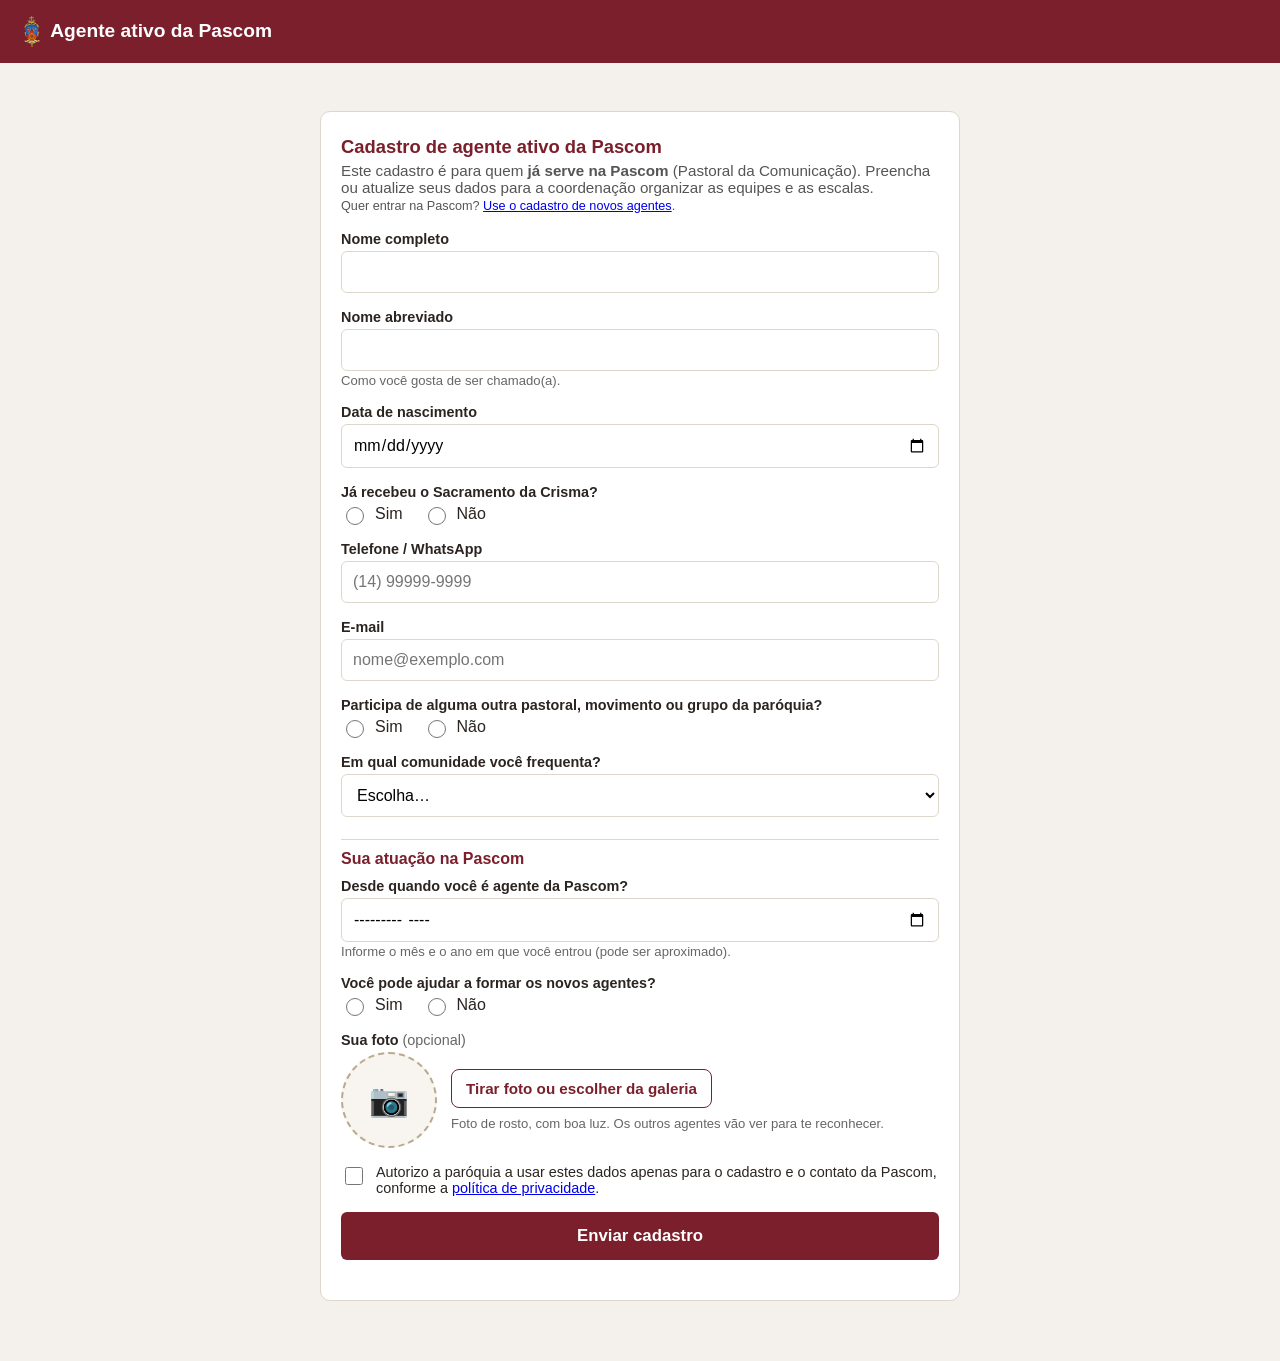
==== agente-pascom-ativo.html @ 2b4b2233 "Pascom: páginas de cadastro (novos e ativos) e atas — cópia de teste em paralelo ao repositório atua" ====
<!DOCTYPE html>
<html lang="pt-BR">
<head>
<meta charset="UTF-8">
<meta name="viewport" content="width=device-width, initial-scale=1.0">
<title>Cadastro de agente ativo da Pascom — Paróquia Sagrado Coração de Jesus</title>
<meta property="og:title" content="Cadastro de agente ativo da Pascom — Paróquia Sagrado Coração de Jesus">
<meta property="og:description" content="Já é agente da Pascom? Atualize o seu cadastro.">
<meta property="og:type" content="website">
<meta property="og:image" content="https://pascomscjmarilia-creator.github.io/pascom-scjm-marilia/og-image.png">
<meta property="og:image:width" content="1200">
<meta property="og:image:height" content="630">
<link rel="stylesheet" href="style.css?v=20261107a">
<style>
  .ag-card { background:#fff; border:1px solid var(--cinza-borda); border-radius:10px; padding:24px 20px; max-width:640px; margin:24px auto 0; }
  .ag-card h2 { margin:0 0 4px; font-size:1.15rem; color:var(--vinho); }
  .ag-intro { margin:0 0 18px; color:#555; font-size:0.95rem; }
  #formAgente { display:flex; flex-direction:column; gap:16px; }
  #formAgente label, #formAgente .rotulo { display:block; font-weight:600; margin-bottom:4px; font-size:0.9rem; }
  #formAgente input[type="text"], #formAgente input[type="tel"], #formAgente input[type="date"], #formAgente input[type="email"], #formAgente input[type="month"], #formAgente select, #formAgente textarea {
    width:100%; padding:11px; border:1px solid var(--cinza-borda); border-radius:6px; font-size:1rem; font-family:inherit; background:#fff; box-sizing:border-box;
  }
  #formAgente textarea { min-height:78px; resize:vertical; }
  .ag-dica { color:#666; font-size:0.82rem; margin:2px 0 0; font-weight:400; }
  .ag-opcoes { display:flex; gap:20px; flex-wrap:wrap; }
  .ag-lista { display:flex; flex-direction:column; gap:6px; }
  .ag-opcoes label, .ag-lista label { font-weight:500 !important; display:flex !important; align-items:center; gap:8px; margin:0 !important; font-size:1rem !important; }
  .ag-opcoes input, .ag-lista input { width:18px; height:18px; flex-shrink:0; }
  .ag-consent { display:flex; gap:10px; align-items:flex-start; font-size:0.9rem; }
  .ag-consent input { margin-top:3px; width:18px; height:18px; flex-shrink:0; }
  .ag-consent label { font-weight:400 !important; margin:0 !important; font-size:0.9rem !important; }
  .ag-secao { margin:6px 0 -6px; padding-top:10px; border-top:1px solid var(--cinza-borda); font-weight:700; color:var(--vinho); font-size:1rem; }
  #btnEnviarAg { background:var(--vinho); color:#fff; border:none; padding:14px; border-radius:6px; font-size:1.05rem; font-weight:600; cursor:pointer; }
  #btnEnviarAg:disabled { opacity:0.6; cursor:default; }
  #resultadoAg { margin:0; font-weight:600; }
  #resultadoAg.erro { color:#b3261e; }
  .ag-sucesso { text-align:center; padding:8px 0; }
  .ag-sucesso h2 { font-size:1.3rem; }
  .ag-encontro { background:#fff7e0; border:1px solid #f1d98a; border-radius:8px; padding:12px 14px; margin:12px 0; text-align:left; }
  .ag-encontro p { margin:6px 0 0; }
  .ag-encontro-titulo { font-weight:700; }
  .ag-encontro-obs { font-size:0.9rem; color:#555; }
  .oculto-bot { position:absolute; left:-9999px; width:1px; height:1px; overflow:hidden; }
  .ag-fechado { text-align:center; color:#555; }
  .ag-foto { display:flex; gap:14px; align-items:center; }
  .ag-foto-previa { width:96px; height:96px; flex:0 0 96px; border-radius:50%; border:2px dashed #b9a98f; background:#f8f4ef center/cover no-repeat; display:flex; align-items:center; justify-content:center; font-size:2rem; color:#8a7a62; overflow:hidden; }
  .ag-foto-previa.com-foto { border-style:solid; border-color:var(--vinho); font-size:0; }
  .ag-foto-acoes { flex:1; }
  #formAgente label.ag-botao-foto { display:inline-block; background:#fff; color:var(--vinho); border:1px solid var(--vinho); padding:10px 14px; border-radius:8px; font-weight:600; font-size:0.95rem; cursor:pointer; margin:0 0 6px; }
  .ag-link { background:none; border:none; color:#b3261e; text-decoration:underline; cursor:pointer; font-size:0.9rem; padding:6px 0 0; display:block; }
</style>
</head>
<body>

  <header class="topbar">
    <div class="topbar-titulo">
      <img src="brasao.png" alt="Brasão da Paróquia" class="brasao">
      <h1>Agente ativo da Pascom</h1>
    </div>
  </header>

  <main>
    <section class="ag-card" id="cartaoFormulario">
      <h2>Cadastro de agente ativo da Pascom</h2>
      <p class="ag-intro">Este cadastro é para quem <strong>já serve na Pascom</strong> (Pastoral da Comunicação). Preencha ou atualize seus dados para a coordenação organizar as equipes e as escalas.<br><small>Quer entrar na Pascom? <a href="agente-pascom-novo.html">Use o cadastro de novos agentes</a>.</small></p>

      <form id="formAgente" novalidate>

        <div>
          <label for="nome">Nome completo</label>
          <input type="text" id="nome" autocomplete="name" required>
        </div>

        <div>
          <label for="apelido">Nome abreviado</label>
          <input type="text" id="apelido" autocomplete="nickname" required>
          <p class="ag-dica">Como você gosta de ser chamado(a).</p>
        </div>

        <div>
          <label for="nascimento">Data de nascimento</label>
          <input type="date" id="nascimento" autocomplete="bday" required>
        </div>

        <div>
          <span class="rotulo">Já recebeu o Sacramento da Crisma?</span>
          <div class="ag-opcoes">
            <label><input type="radio" name="crisma" value="Sim"> Sim</label>
            <label><input type="radio" name="crisma" value="Não"> Não</label>
          </div>
        </div>

        <div>
          <label for="whatsapp">Telefone / WhatsApp</label>
          <input type="tel" id="whatsapp" inputmode="tel" autocomplete="tel" placeholder="(14) 99999-9999" required>
        </div>

        <div>
          <label for="email">E-mail</label>
          <input type="email" id="email" inputmode="email" autocomplete="email" placeholder="nome@exemplo.com" required>
        </div>

        <div>
          <span class="rotulo">Participa de alguma outra pastoral, movimento ou grupo da paróquia?</span>
          <div class="ag-opcoes">
            <label><input type="radio" name="participa" value="Sim"> Sim</label>
            <label><input type="radio" name="participa" value="Não"> Não</label>
          </div>
        </div>

        <div id="blocoQual" hidden>
          <label for="qual">Qual?</label>
          <input type="text" id="qual" maxlength="200" autocomplete="off" placeholder="Ex.: Liturgia, Jovens, Catequese…">
        </div>

        <div>
          <label for="comunidade">Em qual comunidade você frequenta?</label>
          <select id="comunidade"><option value="">Escolha…</option><option value="Matriz (Igreja Sagrado Coração de Jesus)">Matriz (Igreja Sagrado Coração de Jesus)</option><option value="Comunidade Nossa Senhora Aparecida">Comunidade Nossa Senhora Aparecida</option><option value="Comunidade Santo Expedito">Comunidade Santo Expedito</option><option value="Capela de Nossa Senhora de Nazaré">Capela de Nossa Senhora de Nazaré</option><option value="Outra / não frequento comunidade">Outra / não frequento comunidade</option></select>
        </div>

        <div class="ag-secao">Sua atuação na Pascom</div>

        <div>
          <label for="desde">Desde quando você é agente da Pascom?</label>
          <input type="month" id="desde" min="1980-01" placeholder="aaaa-mm">
          <p class="ag-dica">Informe o mês e o ano em que você entrou (pode ser aproximado).</p>
        </div>

        <div>
          <span class="rotulo">Você pode ajudar a formar os novos agentes?</span>
          <div class="ag-opcoes">
            <label><input type="radio" name="formar" value="Sim"> Sim</label>
            <label><input type="radio" name="formar" value="Não"> Não</label>
          </div>
        </div>


        <div id="blocoFoto">
          <span class="rotulo">Sua foto <span style="font-weight:400;color:#666;">(opcional)</span></span>
          <div class="ag-foto">
            <div class="ag-foto-previa" id="fotoPrevia" aria-hidden="true">📷</div>
            <div class="ag-foto-acoes">
              <label class="ag-botao-foto" for="foto">Tirar foto ou escolher da galeria</label>
              <input type="file" id="foto" accept="image/*" class="oculto-bot" tabindex="-1">
              <button type="button" id="btnRemoverFoto" class="ag-link" hidden>Remover foto</button>
              <p class="ag-dica" id="dicaFoto">Foto de rosto, com boa luz. Os outros agentes vão ver para te reconhecer.</p>
            </div>
          </div>
        </div>

        <div class="ag-consent" id="blocoConsentFoto" hidden>
          <input type="checkbox" id="consentimentoFoto">
          <label for="consentimentoFoto">Autorizo a paróquia a guardar a minha foto e mostrá-la aos agentes da Pascom no painel de cadastros, apenas para me reconhecerem na pastoral.</label>
        </div>

        <div class="oculto-bot" aria-hidden="true">
          <label for="site">Não preencha este campo</label>
          <input type="text" id="site" tabindex="-1" autocomplete="off">
        </div>

        <div class="ag-consent">
          <input type="checkbox" id="consentimento" required>
          <label for="consentimento">Autorizo a paróquia a usar estes dados apenas para o cadastro e o contato da Pascom, conforme a <a href="privacidade.html" target="_blank" rel="noopener">política de privacidade</a>.</label>
        </div>

        <button type="submit" id="btnEnviarAg">Enviar cadastro</button>
        <p id="resultadoAg" role="status"></p>
      </form>
    </section>

    <section class="ag-card ag-fechado" id="cartaoFechado" hidden>
      <h2>Cadastro de agente ativo da Pascom</h2>
      <p id="msgFechado"></p>
    </section>

    <section class="ag-card ag-sucesso" id="cartaoSucesso" hidden>
      <h2>✅ Cadastro atualizado!</h2>
      <p id="sucessoNome"></p>
      <p style="color:#555; font-size:0.92rem;">A coordenação da Pascom recebeu os seus dados. Obrigado por servir! Deus abençoe a sua missão! 🙏</p>
    </section>
  </main>

<script>
  // ============================================================
  // CONFIGURAÇÃO — a secretaria/Pascom ajusta aqui
  // ============================================================
  const CONFIG = {
    WEBHOOK_URL: 'https://paroquia-scjm-n8n-paroquia.ndjgby.easypanel.host/webhook/agente-pascom-ativo-cadastro',

    // Para fechar o cadastro, troque para false (a página passa a mostrar a mensagem abaixo).
    CADASTRO_ABERTO: true,
    MENSAGEM_FECHADA: 'O cadastro de agentes ativos da Pascom não está aberto no momento. Procure a coordenação da Pascom.'
  };
  // ============================================================

  const el = (id) => document.getElementById(id);
  const form = el('formAgente');
  const resultado = el('resultadoAg');
  const btn = el('btnEnviarAg');

  const marcado = (nome) => { const r = form.querySelector('input[name="' + nome + '"]:checked'); return r ? r.value : ''; };
  const marcados = (nome) => Array.prototype.map.call(form.querySelectorAll('input[name="' + nome + '"]:checked'), (c) => c.value);
  function formatarDataBR(iso) { const [a, m, d] = iso.split('-'); return d + '/' + m + '/' + a; }

  // ---------- Foto: reduz no próprio aparelho (miniatura quadrada para a planilha + foto maior para o Drive) ----------
  const FOTO = { miniatura: '', grande: '' };
  async function carregarImagem(arquivo) {
    if (window.createImageBitmap) {
      try { return await createImageBitmap(arquivo, { imageOrientation: 'from-image' }); } catch (e) { /* tenta pelo <img> */ }
    }
    return new Promise((ok, falha) => {
      const url = URL.createObjectURL(arquivo); const img = new Image();
      img.onload = () => { URL.revokeObjectURL(url); ok(img); };
      img.onerror = () => { URL.revokeObjectURL(url); falha(new Error('imagem ilegível')); };
      img.src = url;
    });
  }
  function gerarJpeg(img, largura, altura, recorte, maxChars) {
    const c = document.createElement('canvas'); c.width = largura; c.height = altura;
    const x = c.getContext('2d'); x.fillStyle = '#fff'; x.fillRect(0, 0, largura, altura);
    x.drawImage(img, recorte.sx, recorte.sy, recorte.sw, recorte.sh, 0, 0, largura, altura);
    let q = 0.82, url = c.toDataURL('image/jpeg', q);
    while (url.length > maxChars && q > 0.35) { q -= 0.08; url = c.toDataURL('image/jpeg', q); }
    return url;
  }
  async function processarFoto(arquivo) {
    const img = await carregarImagem(arquivo);
    const w = img.width || img.naturalWidth, h = img.height || img.naturalHeight;
    if (!w || !h) throw new Error('imagem vazia');
    const lado = Math.min(w, h);
    const miniatura = gerarJpeg(img, 300, 300, { sx: Math.round((w - lado) / 2), sy: Math.round((h - lado) / 2), sw: lado, sh: lado }, 44000);
    const f = Math.min(1, 800 / Math.max(w, h));
    const grande = gerarJpeg(img, Math.round(w * f), Math.round(h * f), { sx: 0, sy: 0, sw: w, sh: h }, 560000);
    if (img.close) img.close();
    return { miniatura, grande };
  }
  function mostrarPrevia() {
    const prev = el('fotoPrevia'); const tem = !!FOTO.miniatura;
    prev.classList.toggle('com-foto', tem);
    prev.style.backgroundImage = tem ? 'url(' + FOTO.miniatura + ')' : '';
    el('btnRemoverFoto').hidden = !tem; el('blocoConsentFoto').hidden = !tem;
    if (!tem) el('consentimentoFoto').checked = false;
  }
  function limparFoto() { FOTO.miniatura = ''; FOTO.grande = ''; el('foto').value = ''; mostrarPrevia(); }
  async function aoEscolherFoto() {
    const arquivo = el('foto').files && el('foto').files[0];
    if (!arquivo) return;
    el('dicaFoto').className = 'ag-dica'; el('dicaFoto').textContent = 'Preparando a foto…';
    try {
      if (!/^image\//.test(arquivo.type) && !/\.(jpe?g|png|webp|heic|heif)$/i.test(arquivo.name || '')) throw new Error('tipo');
      if (arquivo.size > 30 * 1024 * 1024) throw new Error('grande');
      const r = await processarFoto(arquivo);
      FOTO.miniatura = r.miniatura; FOTO.grande = r.grande; mostrarPrevia();
      el('dicaFoto').style.color = '';
      el('dicaFoto').textContent = 'Foto pronta ✔ Se quiser trocar, escolha outra.';
    } catch (e) {
      console.error(e); limparFoto();
      el('dicaFoto').className = 'ag-dica'; el('dicaFoto').style.color = '#b3261e';
      el('dicaFoto').textContent = 'Não consegui ler essa foto. Tente outra (de preferência JPG ou PNG) ou envie o cadastro sem foto.';
    }
  }

  function mostrarErro(msg) { resultado.className = 'erro'; resultado.textContent = '⚠️ ' + msg; return null; }

  // Valida os campos que os dois cadastros têm em comum. Devolve o objeto ou null (já mostrou o erro).
  function lerBase() {
    const nome = el('nome').value.trim();
    const apelido = el('apelido').value.trim();
    const nascimento = el('nascimento').value;
    const crisma = marcado('crisma');
    const whatsapp = el('whatsapp').value.trim();
    const email = el('email').value.trim();
    const participa = marcado('participa');
    const qual = el('qual').value.trim();
    const comunidade = el('comunidade').value;
    if (!nome || !apelido || !nascimento || !crisma || !whatsapp || !email || !participa || !comunidade) return mostrarErro('Preencha todos os campos obrigatórios.');
    if (nome.length < 3 || !/\s/.test(nome)) return mostrarErro('Confira o nome completo (nome e sobrenome).');
    if (new Date(nascimento + 'T00:00:00') > new Date() || nascimento < '1900-01-01') return mostrarErro('Confira a data de nascimento.');
    const digitos = whatsapp.replace(/\D/g, '');
    if (digitos.length < 10 || digitos.length > 13) return mostrarErro('Confira o telefone: use o DDD, por exemplo (14) 99999-9999.');
    if (!/^[^\s@]+@[^\s@]+\.[^\s@]{2,}$/.test(email)) return mostrarErro('Confira o e-mail digitado.');
    if (participa === 'Sim' && !qual) return mostrarErro('Informe qual pastoral, movimento ou grupo você participa.');
    return { nome, apelido, nascimento: formatarDataBR(nascimento), crisma, whatsapp, email, participa, qual: participa === 'Sim' ? qual : '', comunidade };
  }

  async function enviar(payload, aoSucesso) {
    if (!el('consentimento').checked) return mostrarErro('Marque a autorização para concluir o cadastro.');
    if (FOTO.miniatura && !el('consentimentoFoto').checked) return mostrarErro('Marque a autorização para usar a sua foto (ou remova a foto).');
    payload.consentimento = true;
    payload.site = el('site').value;
    if (FOTO.miniatura) { payload.miniatura = FOTO.miniatura; payload.foto = FOTO.grande; payload.consentimentoFoto = true; }
    btn.disabled = true; btn.textContent = 'Enviando…';
    try {
      const resp = await fetch(CONFIG.WEBHOOK_URL, { method: 'POST', headers: { 'Content-Type': 'application/json' }, body: JSON.stringify(payload) });
      const dados = await resp.json();
      if (dados.sucesso) aoSucesso(); else mostrarErro(dados.mensagem || 'Não foi possível concluir o cadastro.');
    } catch (err) {
      mostrarErro('Não foi possível enviar agora. Confira sua internet e tente novamente em instantes.');
      console.error(err);
    } finally {
      btn.disabled = false; btn.textContent = 'Enviar cadastro';
    }
  }

  function iniciarComum() {
    if (!CONFIG.CADASTRO_ABERTO) {
      el('cartaoFormulario').hidden = true;
      el('msgFechado').textContent = CONFIG.MENSAGEM_FECHADA;
      el('cartaoFechado').hidden = false;
      return false;
    }
    form.querySelectorAll('input[name="participa"]').forEach((r) => r.addEventListener('change', () => {
      el('blocoQual').hidden = marcado('participa') !== 'Sim';
      if (marcado('participa') !== 'Sim') el('qual').value = '';
    }));
    // "Nenhum por enquanto" desmarca os outros equipamentos e vice-versa
    const eq = form.querySelectorAll('input[name="equipamentos"]');
    eq.forEach((c) => c.addEventListener('change', () => {
      if (!c.checked) return;
      if (/^Nenhum/.test(c.value)) eq.forEach((o) => { if (o !== c) o.checked = false; });
      else eq.forEach((o) => { if (/^Nenhum/.test(o.value)) o.checked = false; });
    }));
    el('foto').addEventListener('change', aoEscolherFoto);
    el('btnRemoverFoto').addEventListener('click', () => { limparFoto(); el('dicaFoto').style.color = ''; el('dicaFoto').textContent = 'Foto de rosto, com boa luz. Os outros agentes vão ver para te reconhecer.'; });
    return true;
  }


  function mostrarSucesso(apelido) {
    el('cartaoFormulario').hidden = true;
    el('cartaoSucesso').hidden = false;
    el('sucessoNome').textContent = 'Obrigado, ' + apelido + '! Seus dados de agente ativo da Pascom foram enviados.';
    window.scrollTo({ top: 0, behavior: 'smooth' });
  }

  form.addEventListener('submit', async (e) => {
    e.preventDefault();
    resultado.textContent = ''; resultado.className = '';
    const base = lerBase(); if (!base) return;
    const desdeIso = el('desde').value;
    const agoraIso = new Date().getFullYear() + '-' + String(new Date().getMonth() + 1).padStart(2, '0');
    if (!/^\d{4}-(0[1-9]|1[0-2])$/.test(desdeIso)) return mostrarErro('Informe desde quando você é agente da Pascom (mês e ano).');
    if (desdeIso > agoraIso || desdeIso < '1980-01') return mostrarErro('Confira o mês e o ano em que você entrou na Pascom.');
    const formar = marcado('formar');
    if (!formar) return mostrarErro('Informe se pode ajudar a formar os novos agentes.');
    const payload = Object.assign(base, {
      situacao: 'Já é agente',
      desde: desdeIso.slice(5, 7) + '/' + desdeIso.slice(0, 4),
      formar
    });
    await enviar(payload, () => mostrarSucesso(base.apelido));
  });

  window.addEventListener('DOMContentLoaded', () => {
    if (!iniciarComum()) return;
    const hoje = new Date(); el('desde').max = hoje.getFullYear() + '-' + String(hoje.getMonth() + 1).padStart(2, '0');
  });

</script>
</body>
</html>
---- style.css ----
:root {
  --vinho: #7a1f2b;
  --vinho-escuro: #591622;
  --dourado: #c9a24a;
  --cinza-claro: #f4f1ec;
  --cinza-borda: #ddd6cb;
  --texto: #2b2420;
}

* { box-sizing: border-box; }

[hidden] { display: none !important; }

body {
  margin: 0;
  font-family: -apple-system, "Segoe UI", Roboto, Arial, sans-serif;
  background: var(--cinza-claro);
  color: var(--texto);
}

.topbar {
  background: var(--vinho);
  color: #fff;
  padding: 16px 24px;
  display: flex;
  justify-content: space-between;
  align-items: center;
  flex-wrap: wrap;
  gap: 8px;
}

.topbar h1 {
  font-size: 1.2rem;
  margin: 0;
}

.topbar-titulo {
  display: flex;
  align-items: center;
  gap: 10px;
  font-size: 1.2rem;
}

.brasao {
  height: 1.6em;
  width: auto;
  flex-shrink: 0;
}

.topbar-titulo h1 {
  font-size: 1em;
}

@media (max-width: 480px) {
  .topbar-titulo {
    align-items: flex-start;
  }

  .brasao {
    height: 42px;
  }
}

.user-box {
  display: flex;
  align-items: center;
  gap: 12px;
  font-size: 0.9rem;
}

.user-box button {
  background: var(--dourado);
  color: var(--vinho-escuro);
  border: none;
  padding: 6px 12px;
  border-radius: 6px;
  cursor: pointer;
  font-weight: 600;
}

main {
  max-width: 1100px;
  margin: 0 auto;
  padding: 24px 16px 60px;
}

.login-screen {
  background: #fff;
  border: 1px solid var(--cinza-borda);
  border-radius: 10px;
  padding: 40px 24px;
  text-align: center;
  max-width: 420px;
  margin: 60px auto 0;
}

.login-screen p {
  margin-bottom: 20px;
  color: #555;
}

#googleBtn {
  display: flex;
  justify-content: center;
}

.erro {
  color: #b3261e;
  margin-top: 16px;
  font-weight: 600;
}

.abas {
  display: flex;
  flex-wrap: wrap;
  gap: 4px;
  margin-bottom: 16px;
  border-bottom: 2px solid var(--cinza-borda);
}

/* As 7 abas cabem numa linha só: espaçamento e letra se ajustam à largura da tela (no celular vira grade de 2 colunas, mais abaixo) */
.aba-btn {
  background: none;
  border: none;
  padding: 10px clamp(6px, 1vw, 10px);
  font-size: clamp(0.8rem, 1.2vw, 0.9rem);
  white-space: nowrap;
  font-weight: 600;
  color: #777;
  cursor: pointer;
  border-bottom: 3px solid transparent;
  margin-bottom: -2px;
}

.aba-btn:hover {
  color: var(--vinho);
}

.aba-btn.ativa {
  color: var(--vinho);
  border-bottom-color: var(--vinho);
}

.status-pill {
  display: inline-block;
  padding: 2px 10px;
  border-radius: 999px;
  font-size: 0.8rem;
  font-weight: 600;
}

.status-pill.pendente {
  background: #fbe6b8;
  color: #8a5a00;
}

.status-pill.resolvido {
  background: #d9f0dc;
  color: #276e35;
}

.status-pill.andamento {
  background: #dbe9fb;
  color: #1d4f91;
}

details.detalhes-cat {
  margin-top: 6px;
  font-size: 0.85rem;
}

details.detalhes-cat summary {
  cursor: pointer;
  color: var(--vinho);
  font-weight: 600;
}

details.detalhes-cat p {
  margin: 6px 0 0;
}

details.detalhes-cat ul {
  margin: 4px 0 0;
  padding-left: 18px;
}

/* Coluna "Ação": continua sendo célula de tabela (a linha divisória fica no limite da linha
   e os botões ficam centralizados na vertical). Os botões quebram de linha com margem. */
td.acoes-recado {
  vertical-align: middle;
}

td.acoes-recado > .btn-acao {
  margin: 3px 6px 3px 0;
}

.btn-acao {
  display: inline-block;
  border: none;
  border-radius: 6px;
  padding: 6px 10px;
  font-size: 0.8rem;
  font-weight: 600;
  cursor: pointer;
  text-decoration: none;
  white-space: nowrap;
}

a.btn-acao {
  background: #25d366;
  color: #fff;
}

a.btn-acao:hover {
  background: #1ebe5a;
  text-decoration: none;
}

button.btn-resolver {
  background: var(--vinho);
  color: #fff;
}

button.btn-resolver:hover {
  background: var(--vinho-escuro);
}

.filtros {
  display: flex;
  gap: 8px;
  flex-wrap: wrap;
  margin-bottom: 16px;
}

.filtros input,
.filtros select {
  padding: 8px 10px;
  border: 1px solid var(--cinza-borda);
  border-radius: 6px;
  font-size: 0.95rem;
}

.filtros input {
  flex: 1;
  min-width: 200px;
}

.filtros button {
  background: var(--vinho);
  color: #fff;
  border: none;
  padding: 8px 14px;
  border-radius: 6px;
  cursor: pointer;
  font-size: 0.9rem;
}

.filtros button:hover {
  background: var(--vinho-escuro);
}

.status {
  color: #666;
  font-size: 0.9rem;
  min-height: 1.2em;
}

table {
  width: 100%;
  border-collapse: collapse;
  background: #fff;
  border-radius: 8px;
  overflow: hidden;
  box-shadow: 0 1px 3px rgba(0,0,0,0.08);
}

thead {
  background: var(--vinho);
  color: #fff;
}

th, td {
  padding: 10px 12px;
  text-align: left;
  font-size: 0.9rem;
  border-bottom: 1px solid var(--cinza-borda);
}

tbody tr:hover {
  background: #faf7f0;
}

td a {
  color: var(--vinho);
  font-weight: 600;
  text-decoration: none;
}

td a:hover {
  text-decoration: underline;
}

@media (max-width: 640px) {
  table, thead, tbody, th, td, tr { display: block; }
  thead { display: none; }
  tbody tr {
    margin-bottom: 12px;
    border: 1px solid var(--cinza-borda);
    border-radius: 8px;
    padding: 8px;
  }
  td {
    border: none;
    padding: 4px 6px;
  }
  td::before {
    content: attr(data-label);
    font-weight: 700;
    display: block;
    font-size: 0.75rem;
    color: var(--vinho);
  }

  .abas {
    display: grid;
    grid-template-columns: 1fr 1fr;
    gap: 0;
  }

  .aba-btn {
    padding: 10px 6px;
    font-size: 0.9rem;
    white-space: normal;
  }

  /* com número ímpar de abas, a última ocupa a linha inteira */
  .abas .aba-btn:last-child:nth-child(odd) {
    grid-column: 1 / -1;
  }


  .filtros select {
    flex: 1 1 100%;
  }

  .filtros button {
    flex: 1;
  }

  td.acoes-recado {
    display: flex;
    gap: 6px;
    flex-wrap: wrap;
    justify-content: flex-end;
  }

  td.acoes-recado > .btn-acao {
    margin: 0;
  }

  td[data-label="Catequizando"],
  td[data-label="Responsável"],
  td[data-label="Etapa"],
  td[data-label="Documentos"],
  td[data-label="Assunto"],
  td[data-label="Informação"],
  td[data-label="Válido até"],
  td[data-label="Situação"],
  td[data-label="Data"],
  td[data-label="Hora"],
  td[data-label="Hora Início"],
  td[data-label="Hora Fim"],
  td[data-label="Sala"],
  td[data-label="Atividade"],
  td[data-label="Nome"],
  td[data-label="WhatsApp"],
  td[data-label="Status"] {
    display: flex;
    flex-wrap: wrap;
    align-items: baseline;
    gap: 4px 8px;
    min-width: 0;
    overflow-wrap: anywhere;
  }

  td[data-label="Catequizando"]::before,
  td[data-label="Responsável"]::before,
  td[data-label="Etapa"]::before,
  td[data-label="Documentos"]::before,
  td[data-label="Assunto"]::before,
  td[data-label="Informação"]::before,
  td[data-label="Válido até"]::before,
  td[data-label="Situação"]::before,
  td[data-label="Data"]::before,
  td[data-label="Hora"]::before,
  td[data-label="Hora Início"]::before,
  td[data-label="Hora Fim"]::before,
  td[data-label="Sala"]::before,
  td[data-label="Atividade"]::before,
  td[data-label="Nome"]::before,
  td[data-label="WhatsApp"]::before,
  td[data-label="Status"]::before {
    display: inline;
    margin: 0;
    flex-shrink: 0;
  }

  td[data-label="Data/Hora"],
  td[data-label="Contato"],
  td[data-label="Número"],
  td[data-label="Tipo"],
  td[data-label="Arquivo"],
  td[data-label="Ação"] {
    display: flex;
    flex-wrap: wrap;
    align-items: baseline;
    gap: 4px 8px;
    min-width: 0;
    overflow-wrap: anywhere;
  }

  td[data-label="Data/Hora"]::before,
  td[data-label="Contato"]::before,
  td[data-label="Número"]::before,
  td[data-label="Tipo"]::before,
  td[data-label="Arquivo"]::before,
  td[data-label="Ação"]::before {
    display: inline;
    margin: 0;
    flex-shrink: 0;
  }
}

.modal-overlay {
  position: fixed;
  inset: 0;
  background: rgba(20, 17, 15, 0.55);
  display: flex;
  align-items: center;
  justify-content: center;
  padding: 16px;
  z-index: 100;
}

.modal-caixa {
  background: #fff;
  border-radius: 10px;
  padding: 20px;
  width: 100%;
  max-width: 420px;
  max-height: 90vh;
  overflow-y: auto;
}

.modal-topo {
  display: flex;
  align-items: center;
  justify-content: space-between;
  margin-bottom: 16px;
}

.modal-topo h2 {
  margin: 0;
  font-size: 1.1rem;
  color: var(--vinho);
}

.modal-fechar {
  background: none;
  border: none;
  font-size: 1.5rem;
  line-height: 1;
  cursor: pointer;
  color: #777;
  padding: 0 4px;
}

.modal-fechar:hover {
  color: var(--vinho);
}

#formNovaReserva,
#formExtra {
  display: flex;
  flex-direction: column;
  gap: 12px;
}

#formNovaReserva label,
#formExtra label {
  display: block;
  font-weight: 600;
  margin-bottom: 4px;
  font-size: 0.9rem;
}

#formNovaReserva input,
#formNovaReserva select,
#formExtra input,
#formExtra textarea {
  width: 100%;
  padding: 10px;
  border: 1px solid var(--cinza-borda);
  border-radius: 6px;
  font-size: 0.95rem;
  font-family: inherit;
}

#formExtra textarea {
  resize: vertical;
}

.modal-intro {
  margin: -6px 0 14px;
  font-size: 0.85rem;
  color: #666;
}

#formExtra .campo-rotulo {
  display: flex;
  align-items: center;
  gap: 8px;
  margin-bottom: 4px;
}

#formExtra .campo-rotulo label {
  margin-bottom: 0;
}

.btn-ajuda {
  width: 22px;
  height: 22px;
  flex-shrink: 0;
  padding: 0;
  border: 1.5px solid var(--vinho);
  border-radius: 50%;
  background: #fff;
  color: var(--vinho);
  font-size: 0.8rem;
  font-weight: 700;
  line-height: 1;
  cursor: pointer;
}

.btn-ajuda:hover,
.btn-ajuda[aria-expanded="true"] {
  background: var(--vinho);
  color: #fff;
}

.ajuda-texto {
  background: #faf7f0;
  border-left: 3px solid var(--dourado);
  border-radius: 4px;
  padding: 8px 10px;
  margin-bottom: 8px;
  font-size: 0.85rem;
  line-height: 1.4;
  color: #444;
}

.ajuda-texto p {
  margin: 0 0 4px;
}

.ajuda-texto p:last-child {
  margin-bottom: 0;
}

.ajuda-texto .exemplo {
  color: var(--vinho);
  font-style: italic;
}

.modal-linha-dupla {
  display: flex;
  gap: 12px;
}

.modal-linha-dupla > div {
  flex: 1;
}

#formNovaReserva button[type="submit"],
#formExtra button[type="submit"] {
  background: var(--vinho);
  color: #fff;
  border: none;
  padding: 12px;
  border-radius: 6px;
  font-size: 1rem;
  font-weight: 600;
  cursor: pointer;
}

#formNovaReserva button[type="submit"]:hover,
#formExtra button[type="submit"]:hover {
  background: var(--vinho-escuro);
}

#formNovaReserva button[type="submit"]:disabled,
#formExtra button[type="submit"]:disabled {
  opacity: 0.6;
  cursor: default;
}

#modalResultado,
#modalExtraResultado {
  margin: 0;
  font-weight: 600;
  font-size: 0.9rem;
}

#modalResultado.sucesso,
#modalExtraResultado.sucesso {
  color: #276e35;
}

#modalResultado.erro,
#modalExtraResultado.erro {
  color: #b3261e;
}

button.btn-editar {
  background: var(--dourado);
  color: var(--vinho-escuro);
}

button.btn-editar:hover {
  background: #b8913f;
}

button.btn-excluir {
  background: #b3261e;
  color: #fff;
}

button.btn-excluir:hover {
  background: #8f1d17;
}

td.texto-longo {
  white-space: pre-line;
}

@media print {
  .topbar, .filtros, .status, .abas, .no-print { display: none !important; }
  body { background: #fff; }
  main { max-width: 100%; padding: 0; }
  table { box-shadow: none; }
}

/* ---------- Lojinha (aba do painel) ---------- */
.thumb-produto {
  width: 56px;
  height: 56px;
  object-fit: cover;
  border-radius: 6px;
  background: #eee;
  display: block;
}

.thumb-vazio {
  display: flex;
  align-items: center;
  justify-content: center;
  font-size: 0.65rem;
  color: #888;
  text-align: center;
  border: 1px dashed var(--cinza-borda);
}

.desc-produto {
  font-size: 0.8rem;
  color: #666;
  margin-top: 2px;
  max-width: 340px;
}

#formProduto {
  display: flex;
  flex-direction: column;
  gap: 12px;
}

#formProduto label {
  display: block;
  font-weight: 600;
  margin-bottom: 4px;
  font-size: 0.9rem;
}

#formProduto input[type="text"],
#formProduto select,
#formProduto textarea {
  width: 100%;
  padding: 10px;
  border: 1px solid var(--cinza-borda);
  border-radius: 6px;
  font-size: 0.95rem;
  font-family: inherit;
  background: #fff;
}

#formProduto textarea { resize: vertical; }
#formProduto input[type="file"] { width: 100%; font-size: 0.9rem; }

#formProduto button[type="submit"] {
  background: var(--vinho);
  color: #fff;
  border: none;
  padding: 12px;
  border-radius: 6px;
  font-size: 1rem;
  font-weight: 600;
  cursor: pointer;
}

#formProduto button[type="submit"]:hover { background: var(--vinho-escuro); }
#formProduto button[type="submit"]:disabled { opacity: 0.6; cursor: default; }

#modalProdutoResultado { margin: 0; font-weight: 600; font-size: 0.9rem; }
#modalProdutoResultado.sucesso { color: #276e35; }
#modalProdutoResultado.erro { color: #b3261e; }

@media (max-width: 640px) {
  td[data-label="Categoria"],
  td[data-label="Preço"],
  td[data-label="Disponibilidade"],
  td[data-label="No catálogo"] {
    display: flex;
    flex-wrap: wrap;
    align-items: baseline;
    gap: 4px 8px;
    min-width: 0;
  }

  td[data-label="Categoria"]::before,
  td[data-label="Preço"]::before,
  td[data-label="Disponibilidade"]::before,
  td[data-label="No catálogo"]::before {
    display: inline;
    margin: 0;
    flex-shrink: 0;
  }

  td[data-label="Foto"]::before { display: none; }
  .desc-produto { max-width: none; }
}

/* ---- Nova inscrição na catequese (preenchida pela secretaria) ---- */
#formCatequese { display: flex; flex-direction: column; gap: 12px; }
#formCatequese label { display: block; font-weight: 600; margin-bottom: 4px; font-size: 0.9rem; }
#formCatequese input[type="text"],
#formCatequese input[type="tel"],
#formCatequese input[type="date"],
#formCatequese select,
#formCatequese textarea {
  width: 100%;
  padding: 10px;
  border: 1px solid var(--cinza-borda);
  border-radius: 6px;
  font-size: 0.95rem;
  font-family: inherit;
  background: #fff;
  box-sizing: border-box;
}
#formCatequese textarea { resize: vertical; }
#formCatequese button[type="submit"] {
  background: var(--vinho);
  color: #fff;
  border: none;
  padding: 12px;
  border-radius: 6px;
  font-size: 1rem;
  font-weight: 600;
  cursor: pointer;
}
#formCatequese button[type="submit"]:hover { background: var(--vinho-escuro); }
#formCatequese button[type="submit"]:disabled { opacity: 0.6; cursor: default; }
#modalCatequeseResultado { margin: 0; font-weight: 600; font-size: 0.9rem; }
#modalCatequeseResultado.erro { color: #b3261e; margin-top: 0; }
@media (max-width: 640px) { #modalCatequese .modal-linha-dupla { flex-direction: column; } }

/* ---- Aba Agentes Pascom: os botões da coluna "Ação" (WhatsApp, Ficha, Em contato, Ativo/Reabrir) ficam lado a lado, na mesma linha ---- */
td.acoes-agente { white-space: nowrap; width: 1%; }
td.acoes-agente .acoes-linha { display: flex; flex-wrap: nowrap; align-items: center; gap: 6px; }
td.acoes-agente .acoes-linha > .btn-acao { margin: 0; flex: 0 0 auto; }
@media (max-width: 640px) {
  /* no celular a linha vira um cartão: os botões podem quebrar para caber */
  td.acoes-agente { white-space: normal; width: auto; }
  td.acoes-agente .acoes-linha { flex-wrap: wrap; justify-content: flex-end; width: 100%; }
}

/* ---- Aba Agentes Pascom: foto, etiqueta (novo / já é agente) e foto ampliada ---- */
.ag-celula { display: flex; gap: 10px; align-items: flex-start; }
.ag-celula-texto { min-width: 0; }
.ag-foto-mini { width: 54px; height: 54px; flex: 0 0 54px; border-radius: 50%; object-fit: cover; border: 2px solid var(--vinho, #7a1f2b); background: #f3efea; cursor: zoom-in; }
.ag-foto-vazia { width: 54px; height: 54px; flex: 0 0 54px; border-radius: 50%; background: #eee; color: #9a9a9a; display: flex; align-items: center; justify-content: center; font-size: 1.3rem; }
.selo-agente { display: inline-block; margin-top: 3px; padding: 2px 9px; border-radius: 12px; font-size: 0.75rem; font-weight: 700; }
.selo-agente.novo { background: #e3f0ff; color: #0b4a8f; }
.selo-agente.ja { background: #fff4d6; color: #7a5200; }
#lightboxFotoAgente { position: fixed; inset: 0; z-index: 9999; background: rgba(20, 12, 10, 0.88); display: flex; align-items: center; justify-content: center; padding: 16px; cursor: zoom-out; }
#lightboxFotoAgente figure { margin: 0; max-width: min(92vw, 520px); text-align: center; color: #fff; }
#lightboxFotoAgente img { max-width: 100%; max-height: 70vh; border-radius: 12px; box-shadow: 0 6px 28px rgba(0,0,0,.5); background: #fff; }
#lightboxFotoAgente figcaption { margin-top: 10px; font-size: 0.95rem; line-height: 1.4; }
#lightboxFotoAgente a { color: #f1dfae; }
@media print { #lightboxFotoAgente { display: none !important; } .ag-foto-mini, .ag-foto-vazia { width: 34px; height: 34px; flex-basis: 34px; } }
.selo-agente small { display: block; font-weight: 600; font-size: 0.7rem; opacity: 0.85; line-height: 1.2; }
.selo-agente { line-height: 1.25; border-radius: 10px; }
button.ag-foto-vazia { border: 2px dashed #c4b8a4; background: #f6f2ea; cursor: pointer; padding: 0; font-size: 1.25rem; }
button.ag-foto-vazia:hover { background: #efe6d6; border-color: var(--vinho, #7a1f2b); }
#lightboxFotoAgente .lb-acoes { margin-top: 10px; display: flex; gap: 8px; justify-content: center; flex-wrap: wrap; }
#lightboxFotoAgente .lb-acoes button { background: rgba(255,255,255,.14); color: #fff; border: 1px solid rgba(255,255,255,.4); border-radius: 8px; padding: 7px 12px; font-size: .85rem; cursor: pointer; }
#lightboxFotoAgente .lb-acoes button:hover { background: rgba(255,255,255,.26); }
.modal-foto-agente { position: fixed; inset: 0; z-index: 9998; background: rgba(20,12,10,.6); display: flex; align-items: center; justify-content: center; padding: 16px; }
.modal-foto-agente .mfa-caixa { background: #fff; border-radius: 12px; padding: 18px; width: min(92vw, 380px); box-shadow: 0 8px 30px rgba(0,0,0,.35); }
.modal-foto-agente h3 { margin: 0 0 6px; color: var(--vinho, #7a1f2b); font-size: 1.05rem; }
.modal-foto-agente .mfa-dica { margin: 0 0 10px; color: #666; font-size: .88rem; }
.modal-foto-agente .mfa-previa { width: 130px; height: 130px; margin: 0 auto 12px; border-radius: 50%; overflow: hidden; border: 2px solid var(--vinho, #7a1f2b); background: #f3efea; display: flex; align-items: center; justify-content: center; font-size: 2.4rem; color: #aaa; }
.modal-foto-agente .mfa-previa img { width: 100%; height: 100%; object-fit: cover; }
.modal-foto-agente input[type="file"] { width: 100%; font-size: .9rem; }
.modal-foto-agente .mfa-msg { min-height: 1.2em; margin: 6px 0; font-weight: 600; font-size: .9rem; color: #1b6e3a; }
.modal-foto-agente .mfa-msg.erro { color: #b3261e; }
.modal-foto-agente .mfa-botoes { display: flex; gap: 8px; justify-content: flex-end; }
@media print { .modal-foto-agente { display: none !important; } }

/* Agentes Pascom: sub-abas Novos agentes / Agentes ativos */
.sub-abas-agentes { display: flex; gap: 8px; margin: 0 0 12px; flex-wrap: wrap; }
.sub-aba-ag { padding: 9px 16px; border-radius: 20px; border: 1px solid var(--vinho, #7a1f2b); background: #fff; color: var(--vinho, #7a1f2b); font-weight: 700; font-size: 0.92rem; cursor: pointer; }
.sub-aba-ag.ativa { background: var(--vinho, #7a1f2b); color: #fff; }
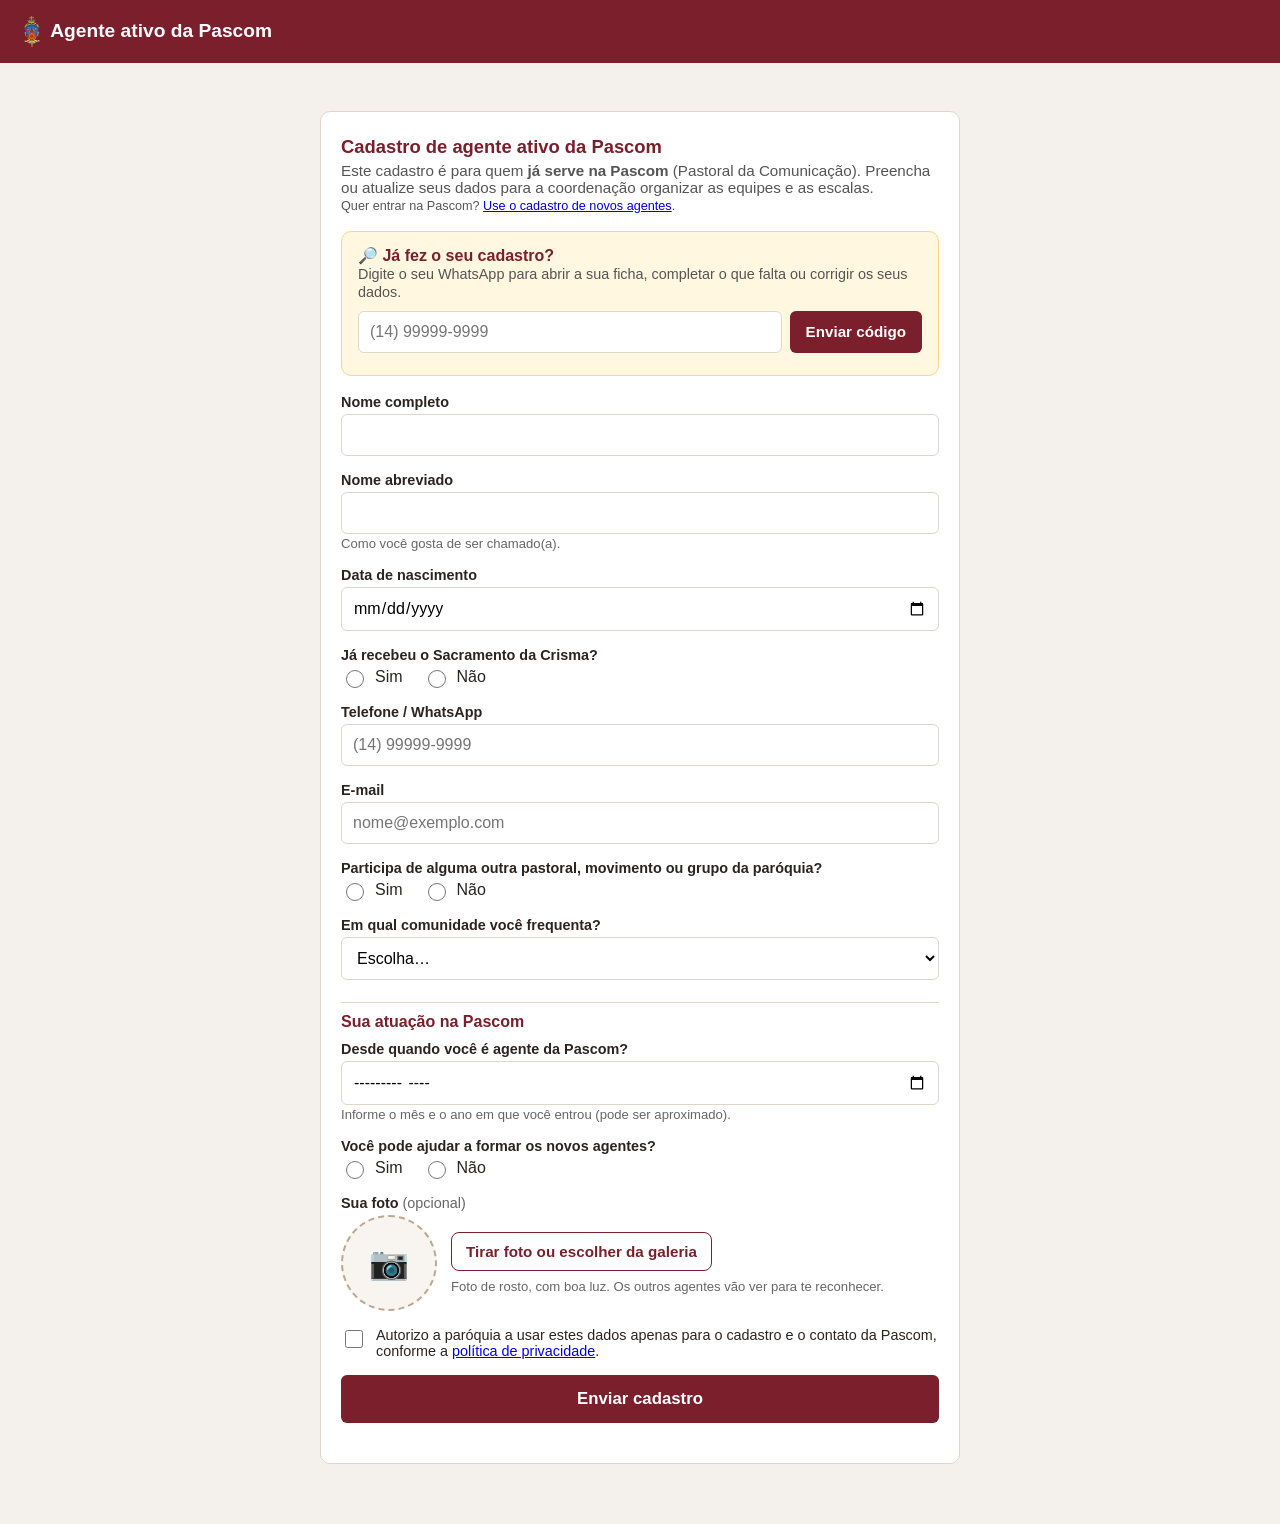
==== commit 3cc48ebb: "Cadastros: buscar a ficha pelo WhatsApp (código no WhatsApp), completar o que falta e editar; página" ====
--- a/agente-pascom-ativo.html
+++ b/agente-pascom-ativo.html
@@ -3,6 +3,7 @@
 <head>
 <meta charset="UTF-8">
 <meta name="viewport" content="width=device-width, initial-scale=1.0">
+<meta name="robots" content="noindex, nofollow">
 <title>Cadastro de agente ativo da Pascom — Paróquia Sagrado Coração de Jesus</title>
 <meta property="og:title" content="Cadastro de agente ativo da Pascom — Paróquia Sagrado Coração de Jesus">
 <meta property="og:description" content="Já é agente da Pascom? Atualize o seu cadastro.">
@@ -48,6 +49,23 @@
   .ag-foto-acoes { flex:1; }
   #formAgente label.ag-botao-foto { display:inline-block; background:#fff; color:var(--vinho); border:1px solid var(--vinho); padding:10px 14px; border-radius:8px; font-weight:600; font-size:0.95rem; cursor:pointer; margin:0 0 6px; }
   .ag-link { background:none; border:none; color:#b3261e; text-decoration:underline; cursor:pointer; font-size:0.9rem; padding:6px 0 0; display:block; }
+  /* ---- Buscar a ficha pelo WhatsApp e editar ---- */
+  .ag-busca { background:#fff7e0; border:1px solid #f1d98a; border-radius:10px; padding:14px 16px; margin:0 0 18px; }
+  .ag-busca-topo strong { display:block; color:var(--vinho); font-size:1rem; }
+  .ag-busca-topo span { color:#555; font-size:0.9rem; }
+  .ag-busca-linha { display:flex; gap:8px; margin-top:10px; flex-wrap:wrap; }
+  .ag-busca-linha input { flex:1 1 180px; min-width:0; padding:11px; border:1px solid var(--cinza-borda); border-radius:6px; font-size:1rem; font-family:inherit; background:#fff; box-sizing:border-box; }
+  .ag-busca-linha button { background:var(--vinho); color:#fff; border:none; padding:11px 16px; border-radius:6px; font-weight:600; font-size:0.95rem; cursor:pointer; }
+  .ag-busca-linha button:disabled { opacity:0.6; cursor:default; }
+  #buscaMsg { margin:8px 0 0; font-weight:600; font-size:0.9rem; }
+  #buscaMsg.erro { color:#b3261e; }
+  .ag-busca .ag-link { display:inline; color:var(--vinho); padding:0; font-size:0.85rem; }
+  .ag-edicao { background:#eef7ee; border:1px solid #9fd09f; border-radius:10px; padding:12px 16px; margin:0 0 18px; }
+  .ag-edicao strong { color:#1b6e3a; }
+  .ag-edicao p { margin:6px 0 0; font-size:0.92rem; color:#333; }
+  .ag-edicao .ag-link { color:#555; padding-top:8px; }
+  .ag-falta { border-left:4px solid #b3261e; padding:6px 0 6px 10px; background:#fff6f5; border-radius:6px; }
+  .ag-falta > label::after, .ag-falta > .rotulo::after { content:' — falta preencher'; color:#b3261e; font-weight:700; font-size:0.85em; }
 </style>
 </head>
 <body>
@@ -63,6 +81,29 @@
     <section class="ag-card" id="cartaoFormulario">
       <h2>Cadastro de agente ativo da Pascom</h2>
       <p class="ag-intro">Este cadastro é para quem <strong>já serve na Pascom</strong> (Pastoral da Comunicação). Preencha ou atualize seus dados para a coordenação organizar as equipes e as escalas.<br><small>Quer entrar na Pascom? <a href="agente-pascom-novo.html">Use o cadastro de novos agentes</a>.</small></p>
+
+      <div class="ag-busca" id="blocoBusca">
+        <div class="ag-busca-topo"><strong>🔎 Já fez o seu cadastro?</strong><span>Digite o seu WhatsApp para abrir a sua ficha, completar o que falta ou corrigir os seus dados.</span></div>
+        <div class="ag-busca-linha" id="buscaPasso1">
+          <input type="tel" id="buscaWhats" inputmode="tel" autocomplete="tel" placeholder="(14) 99999-9999" aria-label="Seu WhatsApp">
+          <button type="button" id="btnPedirCodigo">Enviar código</button>
+        </div>
+        <div id="buscaPasso2" hidden>
+          <p class="ag-dica" id="buscaInfo"></p>
+          <div class="ag-busca-linha">
+            <input type="text" id="buscaCodigo" inputmode="numeric" maxlength="6" autocomplete="one-time-code" placeholder="Código de 6 dígitos" aria-label="Código recebido no WhatsApp">
+            <button type="button" id="btnEntrarFicha">Abrir minha ficha</button>
+          </div>
+          <p class="ag-dica"><button type="button" class="ag-link" id="btnReenviarCodigo">Reenviar código</button> · <button type="button" class="ag-link" id="btnTrocarNumero">Usar outro número</button> · <button type="button" class="ag-link" id="btnNaoTenho">Ainda não tenho cadastro</button></p>
+        </div>
+        <p id="buscaMsg" role="status"></p>
+      </div>
+
+      <div class="ag-edicao" id="avisoEdicao" hidden>
+        <strong id="edicaoTitulo"></strong>
+        <p id="edicaoTexto"></p>
+        <button type="button" class="ag-link" id="btnSairEdicao">Cancelar e voltar para uma ficha em branco</button>
+      </div>
 
       <form id="formAgente" novalidate>
 
@@ -174,7 +215,7 @@
     </section>
 
     <section class="ag-card ag-sucesso" id="cartaoSucesso" hidden>
-      <h2>✅ Cadastro atualizado!</h2>
+      <h2 id="tituloSucesso">✅ Cadastro atualizado!</h2>
       <p id="sucessoNome"></p>
       <p style="color:#555; font-size:0.92rem;">A coordenação da Pascom recebeu os seus dados. Obrigado por servir! Deus abençoe a sua missão! 🙏</p>
     </section>
@@ -186,6 +227,9 @@
   // ============================================================
   const CONFIG = {
     WEBHOOK_URL: 'https://paroquia-scjm-n8n-paroquia.ndjgby.easypanel.host/webhook/agente-pascom-ativo-cadastro',
+    // Buscar a ficha pelo WhatsApp (código no WhatsApp) e editar
+    WEBHOOK_FICHA: 'https://paroquia-scjm-n8n-paroquia.ndjgby.easypanel.host/webhook/agente-pascom-ficha',
+    TIPO_FICHA: 'ativo',
 
     // Para fechar o cadastro, troque para false (a página passa a mostrar a mensagem abaixo).
     CADASTRO_ABERTO: true,
@@ -203,7 +247,7 @@
   function formatarDataBR(iso) { const [a, m, d] = iso.split('-'); return d + '/' + m + '/' + a; }
 
   // ---------- Foto: reduz no próprio aparelho (miniatura quadrada para a planilha + foto maior para o Drive) ----------
-  const FOTO = { miniatura: '', grande: '' };
+  const FOTO = { miniatura: '', grande: '', existente: false };
   async function carregarImagem(arquivo) {
     if (window.createImageBitmap) {
       try { return await createImageBitmap(arquivo, { imageOrientation: 'from-image' }); } catch (e) { /* tenta pelo <img> */ }
@@ -238,10 +282,10 @@
     const prev = el('fotoPrevia'); const tem = !!FOTO.miniatura;
     prev.classList.toggle('com-foto', tem);
     prev.style.backgroundImage = tem ? 'url(' + FOTO.miniatura + ')' : '';
-    el('btnRemoverFoto').hidden = !tem; el('blocoConsentFoto').hidden = !tem;
-    if (!tem) el('consentimentoFoto').checked = false;
-  }
-  function limparFoto() { FOTO.miniatura = ''; FOTO.grande = ''; el('foto').value = ''; mostrarPrevia(); }
+    el('btnRemoverFoto').hidden = !tem; el('blocoConsentFoto').hidden = !tem || FOTO.existente;
+    if (!tem || FOTO.existente) el('consentimentoFoto').checked = false;
+  }
+  function limparFoto() { FOTO.miniatura = ''; FOTO.grande = ''; FOTO.existente = false; el('foto').value = ''; mostrarPrevia(); }
   async function aoEscolherFoto() {
     const arquivo = el('foto').files && el('foto').files[0];
     if (!arquivo) return;
@@ -250,7 +294,7 @@
       if (!/^image\//.test(arquivo.type) && !/\.(jpe?g|png|webp|heic|heif)$/i.test(arquivo.name || '')) throw new Error('tipo');
       if (arquivo.size > 30 * 1024 * 1024) throw new Error('grande');
       const r = await processarFoto(arquivo);
-      FOTO.miniatura = r.miniatura; FOTO.grande = r.grande; mostrarPrevia();
+      FOTO.miniatura = r.miniatura; FOTO.grande = r.grande; FOTO.existente = false; mostrarPrevia();
       el('dicaFoto').style.color = '';
       el('dicaFoto').textContent = 'Foto pronta ✔ Se quiser trocar, escolha outra.';
     } catch (e) {
@@ -285,20 +329,21 @@
 
   async function enviar(payload, aoSucesso) {
     if (!el('consentimento').checked) return mostrarErro('Marque a autorização para concluir o cadastro.');
-    if (FOTO.miniatura && !el('consentimentoFoto').checked) return mostrarErro('Marque a autorização para usar a sua foto (ou remova a foto).');
+    if (FOTO.miniatura && !FOTO.existente && !el('consentimentoFoto').checked) return mostrarErro('Marque a autorização para usar a sua foto (ou remova a foto).');
     payload.consentimento = true;
     payload.site = el('site').value;
-    if (FOTO.miniatura) { payload.miniatura = FOTO.miniatura; payload.foto = FOTO.grande; payload.consentimentoFoto = true; }
+    if (FOTO.miniatura && !FOTO.existente) { payload.miniatura = FOTO.miniatura; payload.foto = FOTO.grande; payload.consentimentoFoto = true; }
+    if (FICHA.token) { payload.acao = 'salvar'; payload.tipo = CONFIG.TIPO_FICHA; payload.token = FICHA.token; if (!FOTO.miniatura && FICHA.tinhaFoto) payload.removerFoto = true; }
     btn.disabled = true; btn.textContent = 'Enviando…';
     try {
-      const resp = await fetch(CONFIG.WEBHOOK_URL, { method: 'POST', headers: { 'Content-Type': 'application/json' }, body: JSON.stringify(payload) });
+      const resp = await fetch(FICHA.token ? CONFIG.WEBHOOK_FICHA : CONFIG.WEBHOOK_URL, { method: 'POST', headers: { 'Content-Type': 'application/json' }, body: JSON.stringify(payload) });
       const dados = await resp.json();
-      if (dados.sucesso) aoSucesso(); else mostrarErro(dados.mensagem || 'Não foi possível concluir o cadastro.');
+      if (dados.sucesso) aoSucesso(); else { mostrarErro(dados.mensagem || 'Não foi possível concluir o cadastro.'); if (dados.sessaoExpirada) sairEdicao(); }
     } catch (err) {
       mostrarErro('Não foi possível enviar agora. Confira sua internet e tente novamente em instantes.');
       console.error(err);
     } finally {
-      btn.disabled = false; btn.textContent = 'Enviar cadastro';
+      btn.disabled = false; btn.textContent = FICHA.token ? 'Salvar alterações' : 'Enviar cadastro';
     }
   }
 
@@ -327,11 +372,143 @@
 
 
   function mostrarSucesso(apelido) {
+    const edicao = !!FICHA.token;
     el('cartaoFormulario').hidden = true;
     el('cartaoSucesso').hidden = false;
     el('sucessoNome').textContent = 'Obrigado, ' + apelido + '! Seus dados de agente ativo da Pascom foram enviados.';
+    if (edicao) {
+      el('tituloSucesso').textContent = '✅ Ficha atualizada!';
+      el('sucessoNome').textContent = 'Obrigado, ' + apelido + '! Os seus dados foram atualizados.';
+      if (el('sucessoEncontro')) el('sucessoEncontro').hidden = true;
+      FICHA.token = '';
+    }
     window.scrollTo({ top: 0, behavior: 'smooth' });
   }
+
+  // ============================================================
+  // BUSCAR A FICHA PELO WHATSAPP (código no WhatsApp) E EDITAR — FICHA_PASCOM_V1
+  // A pessoa digita o número, recebe um código no WhatsApp, e a ficha abre preenchida com o que está na planilha;
+  // o que falta fica destacado em vermelho. Salvar grava na MESMA linha (não cria cadastro novo).
+  // ============================================================
+  const FICHA = { token: '', tinhaFoto: false };
+  const buscaMsg = (t, erro) => { const m = el('buscaMsg'); m.textContent = t || ''; m.className = erro ? 'erro' : ''; };
+  async function chamarFicha(corpo) {
+    const resp = await fetch(CONFIG.WEBHOOK_FICHA, { method: 'POST', headers: { 'Content-Type': 'application/json' }, body: JSON.stringify(Object.assign({ tipo: CONFIG.TIPO_FICHA, site: el('site').value }, corpo)) });
+    return resp.json();
+  }
+  const travarBusca = (ligado) => ['btnPedirCodigo', 'btnEntrarFicha', 'btnReenviarCodigo'].forEach((id) => { el(id).disabled = !!ligado; });
+  const telBonito = (t) => { const d = String(t || '').replace(/\D/g, '').replace(/^55(?=\d{10,11}$)/, ''); return d.length === 11 ? '(' + d.slice(0, 2) + ') ' + d.slice(2, 7) + '-' + d.slice(7) : d.length === 10 ? '(' + d.slice(0, 2) + ') ' + d.slice(2, 6) + '-' + d.slice(6) : String(t || ''); };
+  const dataParaInput = (br) => { const m = String(br || '').match(/^(\d{2})\/(\d{2})\/(\d{4})$/); return m ? m[3] + '-' + m[2] + '-' + m[1] : ''; };
+
+  async function pedirCodigo() {
+    const tel = el('buscaWhats').value.trim();
+    if (!tel) return buscaMsg('Digite o seu WhatsApp com DDD.', true);
+    buscaMsg('Enviando…'); travarBusca(true);
+    try {
+      const d = await chamarFicha({ acao: 'codigo', whatsapp: tel });
+      if (!d.sucesso) return buscaMsg(d.mensagem || 'Não foi possível pedir o código agora.', true);
+      el('buscaPasso1').hidden = true; el('buscaPasso2').hidden = false;
+      el('buscaInfo').textContent = 'Se existir uma ficha com o número ' + d.tel + ', enviamos agora um código de 6 dígitos por WhatsApp (vale por ' + d.minutos + ' minutos). Digite o código abaixo.';
+      buscaMsg(''); el('buscaCodigo').value = ''; el('buscaCodigo').focus();
+    } catch (e) { console.error(e); buscaMsg('Não foi possível conectar agora. Confira a internet e tente de novo.', true); }
+    finally { travarBusca(false); }
+  }
+
+  // Campos obrigatórios que ainda estão vazios ficam destacados; o destaque some quando a pessoa preenche.
+  function marcarFaltas() {
+    form.querySelectorAll('.ag-falta').forEach((n) => n.classList.remove('ag-falta'));
+    const pai = (x) => (typeof x === 'string' ? el(x) : x).parentElement;
+    const radio = (nome) => { const r = form.querySelector('input[name="' + nome + '"]'); return r ? r.closest('.ag-opcoes').parentElement : null; };
+    const regras = [];
+    const r = (cond, alvo) => { if (alvo) regras.push([cond, alvo]); };
+    const nome = el('nome').value.trim();
+    r(!(nome.length >= 3 && /\s/.test(nome)), pai('nome'));
+    r(!el('apelido').value.trim(), pai('apelido'));
+    r(!el('nascimento').value, pai('nascimento'));
+    r(!marcado('crisma'), radio('crisma'));
+    r(!el('whatsapp').value.trim(), pai('whatsapp'));
+    r(!el('email').value.trim(), pai('email'));
+    r(!marcado('participa'), radio('participa'));
+    r(marcado('participa') === 'Sim' && !el('qual').value.trim(), el('blocoQual'));
+    r(!el('comunidade').value, pai('comunidade'));
+    if (el('listaAreas')) r(!marcados('areas').length, el('listaAreas').parentElement);
+    if (form.querySelector('input[name="experiencia"]')) r(!marcado('experiencia'), radio('experiencia'));
+    if (el('desde')) r(!el('desde').value, pai('desde'));
+    if (form.querySelector('input[name="formar"]')) r(!marcado('formar'), radio('formar'));
+    let n = 0; regras.forEach(([falta, alvo]) => { if (falta) { alvo.classList.add('ag-falta'); n += 1; } });
+    return n;
+  }
+  form.addEventListener('input', (e) => { const f = e.target.closest && e.target.closest('.ag-falta'); if (f) f.classList.remove('ag-falta'); });
+  form.addEventListener('change', (e) => { const f = e.target.closest && e.target.closest('.ag-falta'); if (f) f.classList.remove('ag-falta'); });
+
+  function aplicarFicha(d) {
+    form.reset(); limparFoto();
+    el('nome').value = d.nome || ''; el('apelido').value = d.apelido || ''; el('nascimento').value = dataParaInput(d.nascimento);
+    el('whatsapp').value = telBonito(d.whatsapp); el('email').value = d.email || '';
+    const marca = (nome, valor) => { const o = form.querySelector('input[name="' + nome + '"][value="' + valor + '"]'); if (o) { o.checked = true; o.dispatchEvent(new Event('change', { bubbles: true })); } };
+    if (d.crisma) marca('crisma', d.crisma);
+    if (d.participa) marca('participa', d.participa);
+    el('qual').value = d.qual || '';
+    const sel = el('comunidade'); if (d.comunidade && Array.prototype.some.call(sel.options, (o) => o.value === d.comunidade)) sel.value = d.comunidade;
+    if (el('listaAreas')) (d.areas || []).forEach((a) => { const o = form.querySelector('input[name="areas"][value="' + a + '"]'); if (o) o.checked = true; });
+    if (form.querySelector('input[name="experiencia"]')) {
+      const m = String(d.experiencia || '').match(/^(Sim|Não)(?:: (.+))?$/);
+      if (m) { marca('experiencia', m[1]); if (m[1] === 'Sim') el('experienciaTexto').value = m[2] || ''; }
+      el('motivacao').value = d.motivacao || '';
+      if (d.confirmouEncontro && !el('blocoEncontro').hidden) el('confirmaEncontro').checked = true;
+    }
+    if (el('desde')) { const m = String(d.desde || '').match(/^(\d{2})\/(\d{4})$/); el('desde').value = m ? m[2] + '-' + m[1] : ''; }
+    if (d.formar) marca('formar', d.formar);
+    if (d.foto) { FOTO.miniatura = d.foto; FOTO.grande = ''; FOTO.existente = true; FICHA.tinhaFoto = true; mostrarPrevia(); el('dicaFoto').style.color = ''; el('dicaFoto').textContent = 'Esta é a sua foto atual. Se quiser, escolha outra ou remova.'; }
+    else FICHA.tinhaFoto = false;
+  }
+
+  async function entrarFicha() {
+    const codigo = el('buscaCodigo').value.replace(/\D/g, '');
+    if (codigo.length !== 6) return buscaMsg('Digite o código de 6 dígitos que chegou no seu WhatsApp.', true);
+    buscaMsg('Conferindo…'); travarBusca(true);
+    try {
+      const d = await chamarFicha({ acao: 'entrar', whatsapp: el('buscaWhats').value.trim(), codigo });
+      if (!d.sucesso) {
+        buscaMsg(d.mensagem || 'Não foi possível abrir a ficha.', true);
+        if (d.novoCodigo) { el('buscaPasso2').hidden = true; el('buscaPasso1').hidden = false; }
+        return;
+      }
+      FICHA.token = d.token;
+      aplicarFicha(d.dados);
+      const faltam = marcarFaltas();
+      el('blocoBusca').hidden = true; el('avisoEdicao').hidden = false;
+      el('edicaoTitulo').textContent = '✏️ Ficha de ' + (d.apelido || 'agente') + ' aberta para edição';
+      el('edicaoTexto').textContent = (faltam ? 'Faltam ' + faltam + (faltam === 1 ? ' informação' : ' informações') + ' (destacadas em vermelho). Complete' : 'Está tudo preenchido. Confira os dados e, se precisar, corrija') + ' e toque em “Salvar alterações”. Por segurança, esta tela fica aberta por ' + d.minutos + ' minutos.';
+      btn.textContent = 'Salvar alterações';
+      resultado.textContent = ''; resultado.className = '';
+      el('avisoEdicao').scrollIntoView({ behavior: 'smooth', block: 'start' });
+    } catch (e) { console.error(e); buscaMsg('Não foi possível conectar agora. Confira a internet e tente de novo.', true); }
+    finally { travarBusca(false); }
+  }
+
+  function sairEdicao() {
+    FICHA.token = ''; FICHA.tinhaFoto = false;
+    form.reset(); limparFoto();
+    form.querySelectorAll('.ag-falta').forEach((n) => n.classList.remove('ag-falta'));
+    form.querySelectorAll('input[name="participa"], input[name="experiencia"]').forEach((r) => r.dispatchEvent(new Event('change', { bubbles: true })));
+    el('blocoQual').hidden = true;
+    el('avisoEdicao').hidden = true; el('blocoBusca').hidden = false; el('buscaPasso1').hidden = false; el('buscaPasso2').hidden = true; buscaMsg('');
+    btn.textContent = 'Enviar cadastro';
+    window.scrollTo({ top: 0, behavior: 'smooth' });
+  }
+
+  window.addEventListener('DOMContentLoaded', () => {
+    if (!CONFIG.CADASTRO_ABERTO) return;
+    el('btnPedirCodigo').addEventListener('click', pedirCodigo);
+    el('buscaWhats').addEventListener('keydown', (e) => { if (e.key === 'Enter') { e.preventDefault(); pedirCodigo(); } });
+    el('btnEntrarFicha').addEventListener('click', entrarFicha);
+    el('buscaCodigo').addEventListener('keydown', (e) => { if (e.key === 'Enter') { e.preventDefault(); entrarFicha(); } });
+    el('btnReenviarCodigo').addEventListener('click', pedirCodigo);
+    el('btnTrocarNumero').addEventListener('click', () => { el('buscaPasso2').hidden = true; el('buscaPasso1').hidden = false; buscaMsg(''); el('buscaWhats').focus(); });
+    el('btnNaoTenho').addEventListener('click', () => { el('blocoBusca').hidden = true; });
+    el('btnSairEdicao').addEventListener('click', sairEdicao);
+  });
 
   form.addEventListener('submit', async (e) => {
     e.preventDefault();
--- a/style.css
+++ b/style.css
@@ -829,3 +829,11 @@
 .sub-abas-agentes { display: flex; gap: 8px; margin: 0 0 12px; flex-wrap: wrap; }
 .sub-aba-ag { padding: 9px 16px; border-radius: 20px; border: 1px solid var(--vinho, #7a1f2b); background: #fff; color: var(--vinho, #7a1f2b); font-weight: 700; font-size: 0.92rem; cursor: pointer; }
 .sub-aba-ag.ativa { background: var(--vinho, #7a1f2b); color: #fff; }
+
+/* ---- Botão em destaque "Página inicial da Pascom" (painel): dourado da Paróquia, para chamar a atenção ---- */
+a.btn-inicio { display: inline-flex; align-items: center; gap: 8px; background: var(--dourado, #c9a24a); color: var(--vinho-escuro, #591622); font-weight: 800; font-size: 1.05rem; line-height: 1.2; padding: 12px 24px; border-radius: 30px; border: 2px solid var(--vinho, #7a1f2b); text-decoration: none; box-shadow: 0 4px 12px rgba(89, 22, 34, 0.35); transition: transform .12s ease, box-shadow .12s ease, background .12s ease; }
+a.btn-inicio:hover { background: #d8b45d; transform: translateY(-2px); box-shadow: 0 7px 16px rgba(89, 22, 34, 0.42); text-decoration: none; }
+a.btn-inicio:active { transform: translateY(0); box-shadow: 0 2px 6px rgba(89, 22, 34, 0.35); }
+a.btn-inicio:focus-visible { outline: 3px solid var(--vinho, #7a1f2b); outline-offset: 3px; }
+@media (max-width: 640px) { a.btn-inicio { display: flex; justify-content: center; width: 100%; } }
+@media print { a.btn-inicio { display: none !important; } }
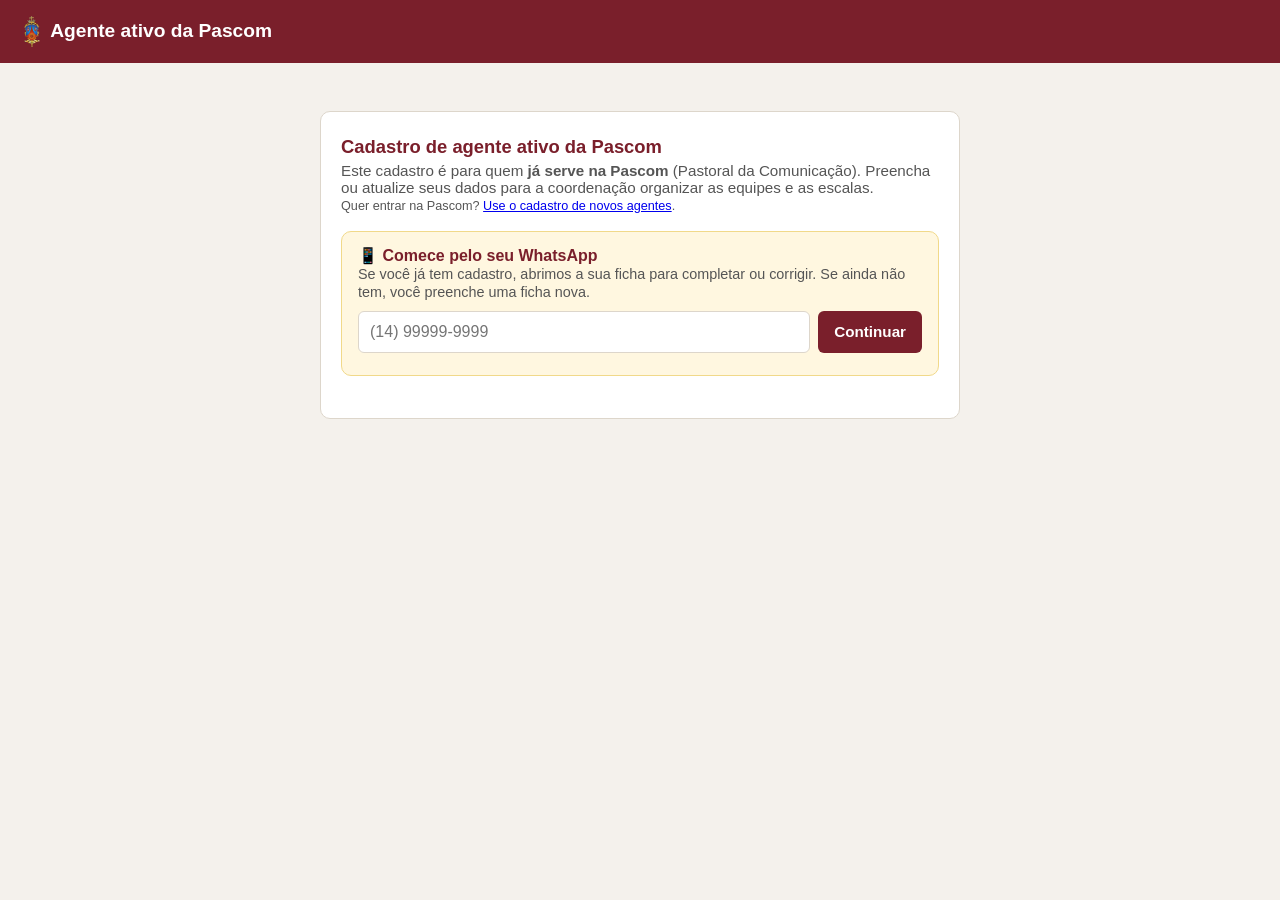
==== commit 3bd61737: "Cadastros: o WhatsApp é pedido uma vez, no começo; se tem ficha abre (com código no WhatsApp), senão" ====
--- a/agente-pascom-ativo.html
+++ b/agente-pascom-ativo.html
@@ -49,7 +49,8 @@
   .ag-foto-acoes { flex:1; }
   #formAgente label.ag-botao-foto { display:inline-block; background:#fff; color:var(--vinho); border:1px solid var(--vinho); padding:10px 14px; border-radius:8px; font-weight:600; font-size:0.95rem; cursor:pointer; margin:0 0 6px; }
   .ag-link { background:none; border:none; color:#b3261e; text-decoration:underline; cursor:pointer; font-size:0.9rem; padding:6px 0 0; display:block; }
-  /* ---- Buscar a ficha pelo WhatsApp e editar ---- */
+  /* ---- Começar pelo WhatsApp: buscar a ficha e editar ---- */
+  #formAgente[hidden] { display:none !important; }
   .ag-busca { background:#fff7e0; border:1px solid #f1d98a; border-radius:10px; padding:14px 16px; margin:0 0 18px; }
   .ag-busca-topo strong { display:block; color:var(--vinho); font-size:1rem; }
   .ag-busca-topo span { color:#555; font-size:0.9rem; }
@@ -60,10 +61,11 @@
   #buscaMsg { margin:8px 0 0; font-weight:600; font-size:0.9rem; }
   #buscaMsg.erro { color:#b3261e; }
   .ag-busca .ag-link { display:inline; color:var(--vinho); padding:0; font-size:0.85rem; }
-  .ag-edicao { background:#eef7ee; border:1px solid #9fd09f; border-radius:10px; padding:12px 16px; margin:0 0 18px; }
+  .ag-numero { display:flex; justify-content:space-between; align-items:center; gap:10px; flex-wrap:wrap; background:#f4f1ec; border:1px solid var(--cinza-borda); border-radius:10px; padding:10px 14px; margin:0 0 14px; font-size:0.95rem; }
+  .ag-numero .ag-link { display:inline; color:var(--vinho); padding:0; font-size:0.85rem; }
+  .ag-edicao { background:#eef7ee; border:1px solid #9fd09f; border-radius:10px; padding:12px 16px; margin:0 0 14px; }
   .ag-edicao strong { color:#1b6e3a; }
   .ag-edicao p { margin:6px 0 0; font-size:0.92rem; color:#333; }
-  .ag-edicao .ag-link { color:#555; padding-top:8px; }
   .ag-falta { border-left:4px solid #b3261e; padding:6px 0 6px 10px; background:#fff6f5; border-radius:6px; }
   .ag-falta > label::after, .ag-falta > .rotulo::after { content:' — falta preencher'; color:#b3261e; font-weight:700; font-size:0.85em; }
 </style>
@@ -83,10 +85,10 @@
       <p class="ag-intro">Este cadastro é para quem <strong>já serve na Pascom</strong> (Pastoral da Comunicação). Preencha ou atualize seus dados para a coordenação organizar as equipes e as escalas.<br><small>Quer entrar na Pascom? <a href="agente-pascom-novo.html">Use o cadastro de novos agentes</a>.</small></p>
 
       <div class="ag-busca" id="blocoBusca">
-        <div class="ag-busca-topo"><strong>🔎 Já fez o seu cadastro?</strong><span>Digite o seu WhatsApp para abrir a sua ficha, completar o que falta ou corrigir os seus dados.</span></div>
+        <div class="ag-busca-topo"><strong>📱 Comece pelo seu WhatsApp</strong><span>Se você já tem cadastro, abrimos a sua ficha para completar ou corrigir. Se ainda não tem, você preenche uma ficha nova.</span></div>
         <div class="ag-busca-linha" id="buscaPasso1">
-          <input type="tel" id="buscaWhats" inputmode="tel" autocomplete="tel" placeholder="(14) 99999-9999" aria-label="Seu WhatsApp">
-          <button type="button" id="btnPedirCodigo">Enviar código</button>
+          <input type="tel" id="buscaWhats" inputmode="tel" autocomplete="tel" placeholder="(14) 99999-9999" aria-label="Seu WhatsApp com DDD">
+          <button type="button" id="btnPedirCodigo">Continuar</button>
         </div>
         <div id="buscaPasso2" hidden>
           <p class="ag-dica" id="buscaInfo"></p>
@@ -94,7 +96,7 @@
             <input type="text" id="buscaCodigo" inputmode="numeric" maxlength="6" autocomplete="one-time-code" placeholder="Código de 6 dígitos" aria-label="Código recebido no WhatsApp">
             <button type="button" id="btnEntrarFicha">Abrir minha ficha</button>
           </div>
-          <p class="ag-dica"><button type="button" class="ag-link" id="btnReenviarCodigo">Reenviar código</button> · <button type="button" class="ag-link" id="btnTrocarNumero">Usar outro número</button> · <button type="button" class="ag-link" id="btnNaoTenho">Ainda não tenho cadastro</button></p>
+          <p class="ag-dica"><button type="button" class="ag-link" id="btnReenviarCodigo">Reenviar código</button> · <button type="button" class="ag-link" id="btnTrocarNumero">Usar outro número</button> · Não chegou? Procure a equipe da Pascom.</p>
         </div>
         <p id="buscaMsg" role="status"></p>
       </div>
@@ -102,10 +104,15 @@
       <div class="ag-edicao" id="avisoEdicao" hidden>
         <strong id="edicaoTitulo"></strong>
         <p id="edicaoTexto"></p>
-        <button type="button" class="ag-link" id="btnSairEdicao">Cancelar e voltar para uma ficha em branco</button>
       </div>
 
-      <form id="formAgente" novalidate>
+      <div class="ag-numero" id="faixaNumero" hidden>
+        <span>📱 Seu WhatsApp: <strong id="numeroConfirmado"></strong></span>
+        <button type="button" class="ag-link" id="btnTrocarNumero2">Trocar número / começar de novo</button>
+      </div>
+      <p class="ag-intro" id="avisoNovaFicha" hidden>Não encontramos cadastro com este número. Preencha a ficha abaixo para se cadastrar.</p>
+
+      <form id="formAgente" novalidate hidden>
 
         <div>
           <label for="nome">Nome completo</label>
@@ -131,10 +138,7 @@
           </div>
         </div>
 
-        <div>
-          <label for="whatsapp">Telefone / WhatsApp</label>
-          <input type="tel" id="whatsapp" inputmode="tel" autocomplete="tel" placeholder="(14) 99999-9999" required>
-        </div>
+        <input type="hidden" id="whatsapp">
 
         <div>
           <label for="email">E-mail</label>
@@ -338,7 +342,7 @@
     try {
       const resp = await fetch(FICHA.token ? CONFIG.WEBHOOK_FICHA : CONFIG.WEBHOOK_URL, { method: 'POST', headers: { 'Content-Type': 'application/json' }, body: JSON.stringify(payload) });
       const dados = await resp.json();
-      if (dados.sucesso) aoSucesso(); else { mostrarErro(dados.mensagem || 'Não foi possível concluir o cadastro.'); if (dados.sessaoExpirada) sairEdicao(); }
+      if (dados.sucesso) aoSucesso(); else { mostrarErro(dados.mensagem || 'Não foi possível concluir o cadastro.'); if (dados.sessaoExpirada) irParaInicio(); }
     } catch (err) {
       mostrarErro('Não foi possível enviar agora. Confira sua internet e tente novamente em instantes.');
       console.error(err);
@@ -386,9 +390,9 @@
   }
 
   // ============================================================
-  // BUSCAR A FICHA PELO WHATSAPP (código no WhatsApp) E EDITAR — FICHA_PASCOM_V1
-  // A pessoa digita o número, recebe um código no WhatsApp, e a ficha abre preenchida com o que está na planilha;
-  // o que falta fica destacado em vermelho. Salvar grava na MESMA linha (não cria cadastro novo).
+  // COMEÇAR PELO WHATSAPP: buscar a ficha (código no WhatsApp) e editar — FICHA_PASCOM_V2
+  // O número é digitado UMA vez, no começo. Se já existe ficha com ele, mandamos um código no WhatsApp e a ficha abre preenchida
+  // (o que falta fica em vermelho); se não existe, a ficha nova abre já com o número. Salvar grava na MESMA linha (não cria cadastro novo).
   // ============================================================
   const FICHA = { token: '', tinhaFoto: false };
   const buscaMsg = (t, erro) => { const m = el('buscaMsg'); m.textContent = t || ''; m.className = erro ? 'erro' : ''; };
@@ -399,16 +403,35 @@
   const travarBusca = (ligado) => ['btnPedirCodigo', 'btnEntrarFicha', 'btnReenviarCodigo'].forEach((id) => { el(id).disabled = !!ligado; });
   const telBonito = (t) => { const d = String(t || '').replace(/\D/g, '').replace(/^55(?=\d{10,11}$)/, ''); return d.length === 11 ? '(' + d.slice(0, 2) + ') ' + d.slice(2, 7) + '-' + d.slice(7) : d.length === 10 ? '(' + d.slice(0, 2) + ') ' + d.slice(2, 6) + '-' + d.slice(6) : String(t || ''); };
   const dataParaInput = (br) => { const m = String(br || '').match(/^(\d{2})\/(\d{2})\/(\d{4})$/); return m ? m[3] + '-' + m[2] + '-' + m[1] : ''; };
+  const mostrarNumero = (tel) => { el('numeroConfirmado').textContent = telBonito(tel); el('faixaNumero').hidden = false; };
+
+  // Volta ao começo (pede o número de novo) e deixa a ficha em branco.
+  function irParaInicio() {
+    FICHA.token = ''; FICHA.tinhaFoto = false;
+    form.reset(); limparFoto(); el('whatsapp').value = '';
+    form.querySelectorAll('.ag-falta').forEach((n) => n.classList.remove('ag-falta'));
+    form.querySelectorAll('input[name="participa"], input[name="experiencia"]').forEach((r) => r.dispatchEvent(new Event('change', { bubbles: true })));
+    el('blocoQual').hidden = true;
+    form.hidden = true; el('avisoEdicao').hidden = true; el('faixaNumero').hidden = true; el('avisoNovaFicha').hidden = true;
+    el('blocoBusca').hidden = false; el('buscaPasso1').hidden = false; el('buscaPasso2').hidden = true; buscaMsg('');
+    btn.textContent = 'Enviar cadastro'; resultado.textContent = ''; resultado.className = '';
+    window.scrollTo({ top: 0, behavior: 'smooth' });
+  }
 
   async function pedirCodigo() {
     const tel = el('buscaWhats').value.trim();
     if (!tel) return buscaMsg('Digite o seu WhatsApp com DDD.', true);
-    buscaMsg('Enviando…'); travarBusca(true);
+    buscaMsg('Procurando…'); travarBusca(true);
     try {
       const d = await chamarFicha({ acao: 'codigo', whatsapp: tel });
-      if (!d.sucesso) return buscaMsg(d.mensagem || 'Não foi possível pedir o código agora.', true);
+      if (!d.sucesso) return buscaMsg(d.mensagem || 'Não foi possível buscar agora.', true);
+      if (d.encontrada === false) { // sem ficha com este número: abre a ficha nova, já com o número
+        el('whatsapp').value = tel; el('blocoBusca').hidden = true; mostrarNumero(tel); el('avisoNovaFicha').hidden = false; form.hidden = false; buscaMsg('');
+        el('nome').focus(); return;
+      }
+      if (d.semWhatsapp) return buscaMsg('Encontramos o cadastro com este número, mas ele não recebe WhatsApp. Procure a equipe da Pascom para atualizar os dados.', true);
       el('buscaPasso1').hidden = true; el('buscaPasso2').hidden = false;
-      el('buscaInfo').textContent = 'Se existir uma ficha com o número ' + d.tel + ', enviamos agora um código de 6 dígitos por WhatsApp (vale por ' + d.minutos + ' minutos). Digite o código abaixo.';
+      el('buscaInfo').textContent = 'Encontramos um cadastro com o número ' + d.tel + '. Enviamos um código de 6 dígitos para o seu WhatsApp (vale por ' + d.minutos + ' minutos). Digite o código abaixo para abrir a sua ficha.';
       buscaMsg(''); el('buscaCodigo').value = ''; el('buscaCodigo').focus();
     } catch (e) { console.error(e); buscaMsg('Não foi possível conectar agora. Confira a internet e tente de novo.', true); }
     finally { travarBusca(false); }
@@ -426,7 +449,6 @@
     r(!el('apelido').value.trim(), pai('apelido'));
     r(!el('nascimento').value, pai('nascimento'));
     r(!marcado('crisma'), radio('crisma'));
-    r(!el('whatsapp').value.trim(), pai('whatsapp'));
     r(!el('email').value.trim(), pai('email'));
     r(!marcado('participa'), radio('participa'));
     r(marcado('participa') === 'Sim' && !el('qual').value.trim(), el('blocoQual'));
@@ -477,7 +499,7 @@
       FICHA.token = d.token;
       aplicarFicha(d.dados);
       const faltam = marcarFaltas();
-      el('blocoBusca').hidden = true; el('avisoEdicao').hidden = false;
+      el('blocoBusca').hidden = true; mostrarNumero(d.dados.whatsapp); el('avisoNovaFicha').hidden = true; form.hidden = false; el('avisoEdicao').hidden = false;
       el('edicaoTitulo').textContent = '✏️ Ficha de ' + (d.apelido || 'agente') + ' aberta para edição';
       el('edicaoTexto').textContent = (faltam ? 'Faltam ' + faltam + (faltam === 1 ? ' informação' : ' informações') + ' (destacadas em vermelho). Complete' : 'Está tudo preenchido. Confira os dados e, se precisar, corrija') + ' e toque em “Salvar alterações”. Por segurança, esta tela fica aberta por ' + d.minutos + ' minutos.';
       btn.textContent = 'Salvar alterações';
@@ -485,17 +507,6 @@
       el('avisoEdicao').scrollIntoView({ behavior: 'smooth', block: 'start' });
     } catch (e) { console.error(e); buscaMsg('Não foi possível conectar agora. Confira a internet e tente de novo.', true); }
     finally { travarBusca(false); }
-  }
-
-  function sairEdicao() {
-    FICHA.token = ''; FICHA.tinhaFoto = false;
-    form.reset(); limparFoto();
-    form.querySelectorAll('.ag-falta').forEach((n) => n.classList.remove('ag-falta'));
-    form.querySelectorAll('input[name="participa"], input[name="experiencia"]').forEach((r) => r.dispatchEvent(new Event('change', { bubbles: true })));
-    el('blocoQual').hidden = true;
-    el('avisoEdicao').hidden = true; el('blocoBusca').hidden = false; el('buscaPasso1').hidden = false; el('buscaPasso2').hidden = true; buscaMsg('');
-    btn.textContent = 'Enviar cadastro';
-    window.scrollTo({ top: 0, behavior: 'smooth' });
   }
 
   window.addEventListener('DOMContentLoaded', () => {
@@ -506,8 +517,7 @@
     el('buscaCodigo').addEventListener('keydown', (e) => { if (e.key === 'Enter') { e.preventDefault(); entrarFicha(); } });
     el('btnReenviarCodigo').addEventListener('click', pedirCodigo);
     el('btnTrocarNumero').addEventListener('click', () => { el('buscaPasso2').hidden = true; el('buscaPasso1').hidden = false; buscaMsg(''); el('buscaWhats').focus(); });
-    el('btnNaoTenho').addEventListener('click', () => { el('blocoBusca').hidden = true; });
-    el('btnSairEdicao').addEventListener('click', sairEdicao);
+    el('btnTrocarNumero2').addEventListener('click', irParaInicio);
   });
 
   form.addEventListener('submit', async (e) => {
